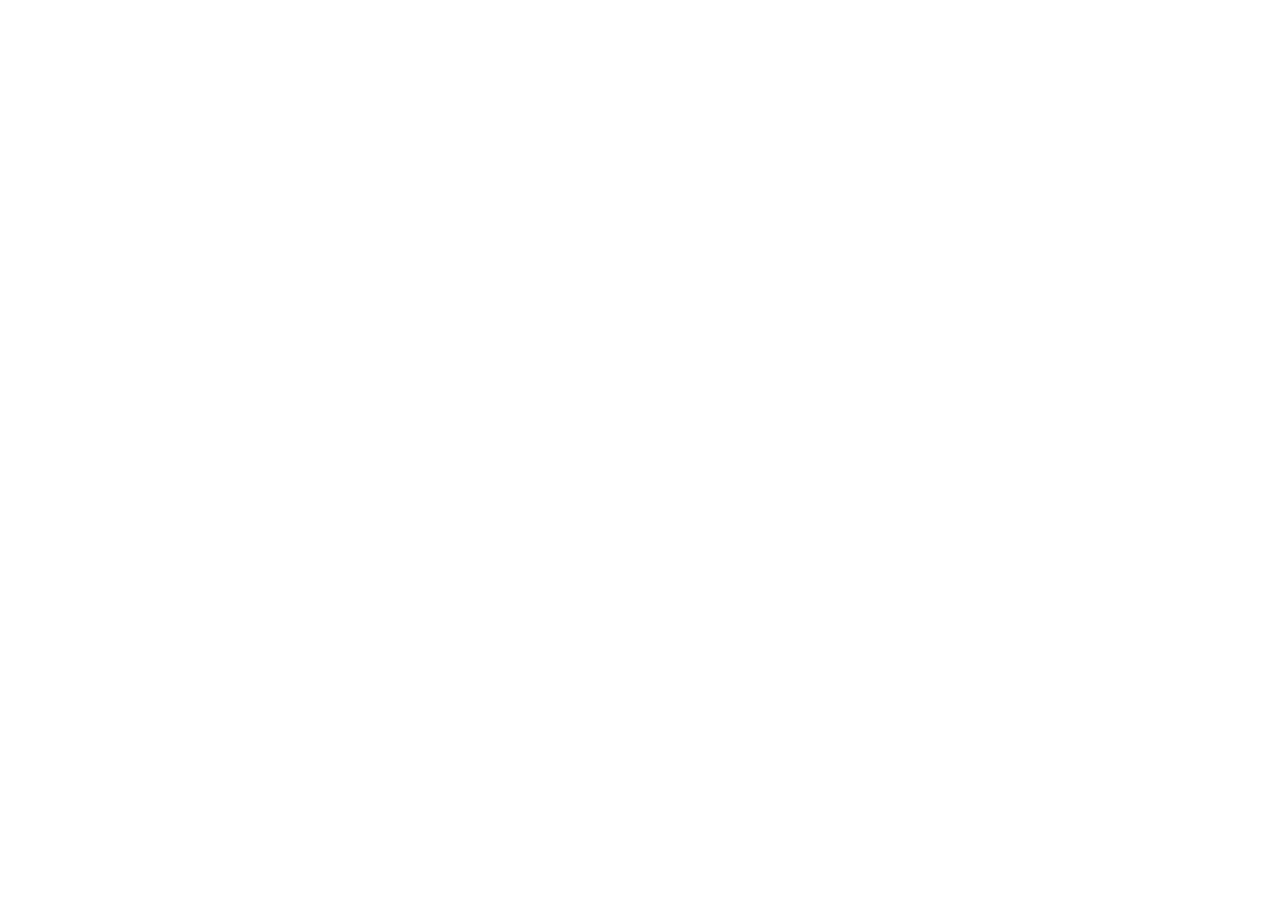
==== portfolio.html @ 65dae80a "first commit" ====
<!DOCTYPE html>
<html lang="en">
<head>
    <meta charset="UTF-8">
    <meta name="viewport" content="width=device-width, initial-scale=1.0">
    <title>Abd moqbel portfolio</title>
</head>
<body>
    
</body>
</html>
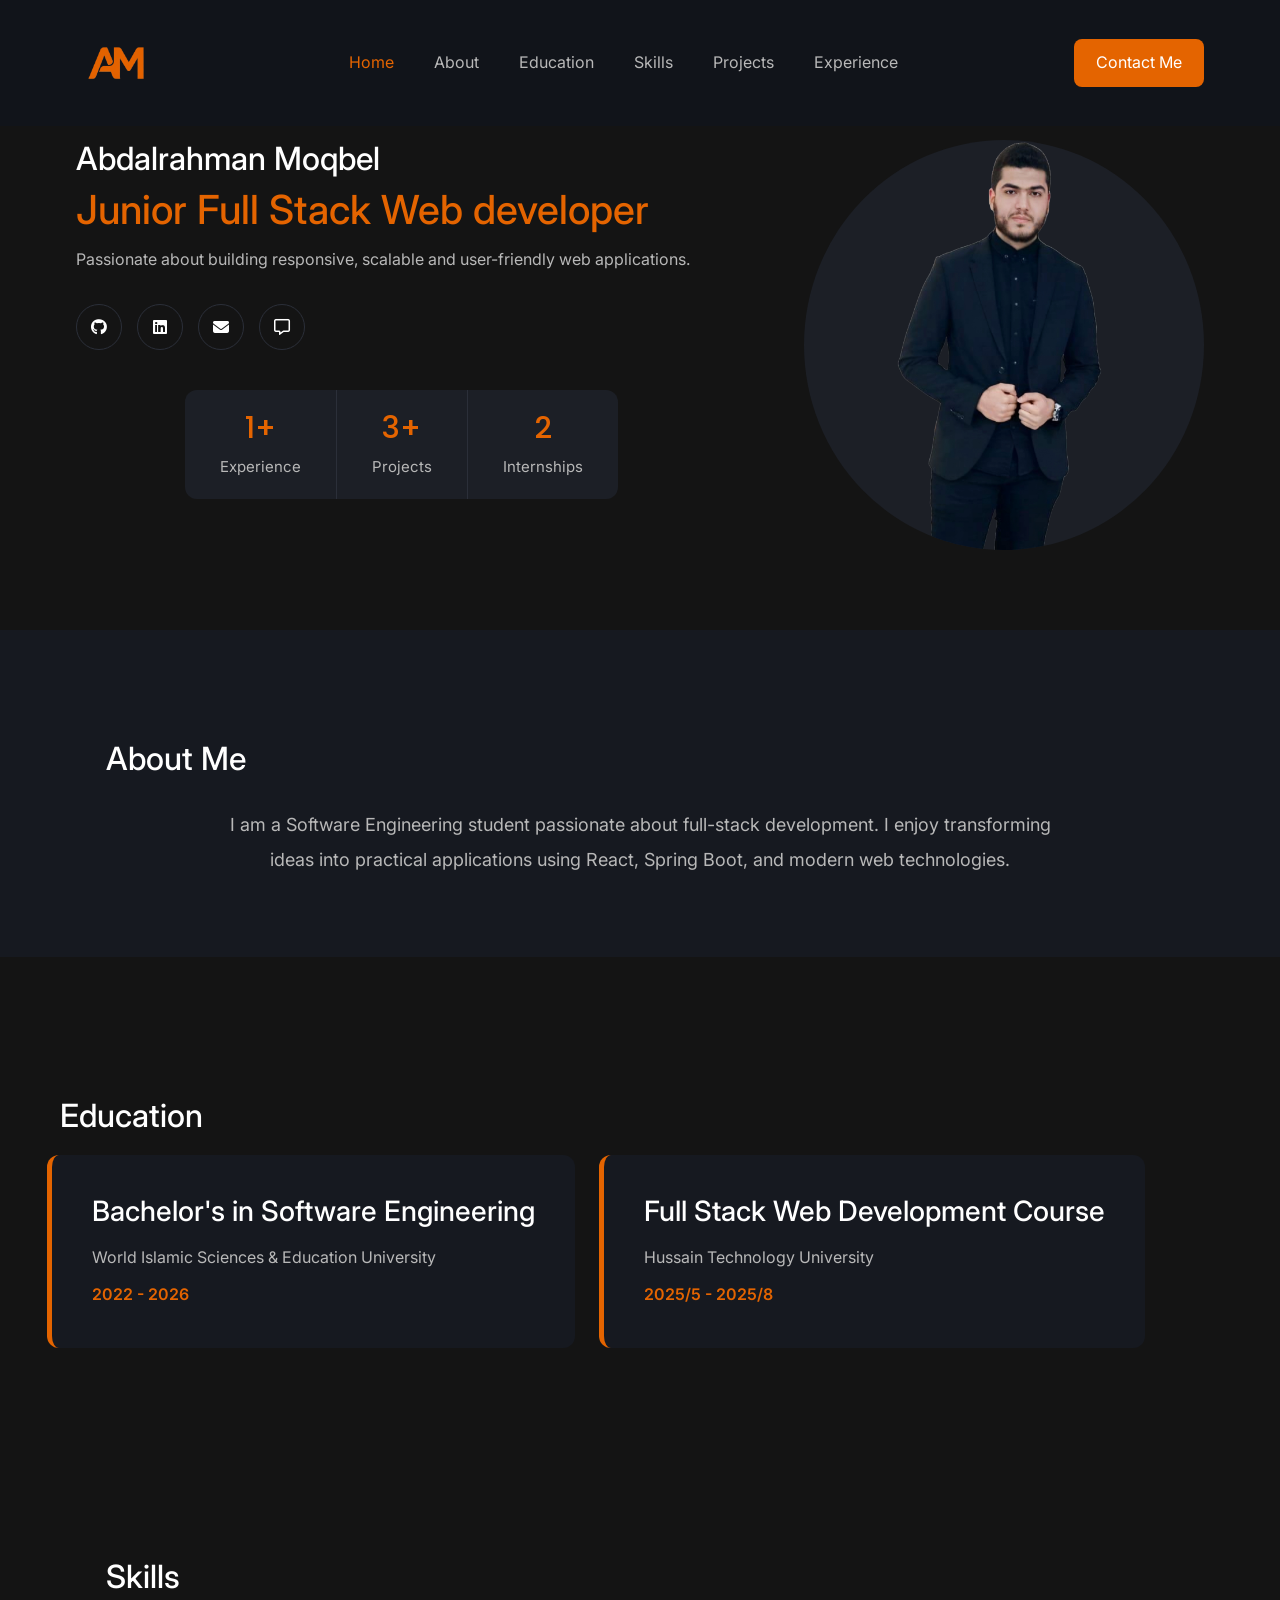
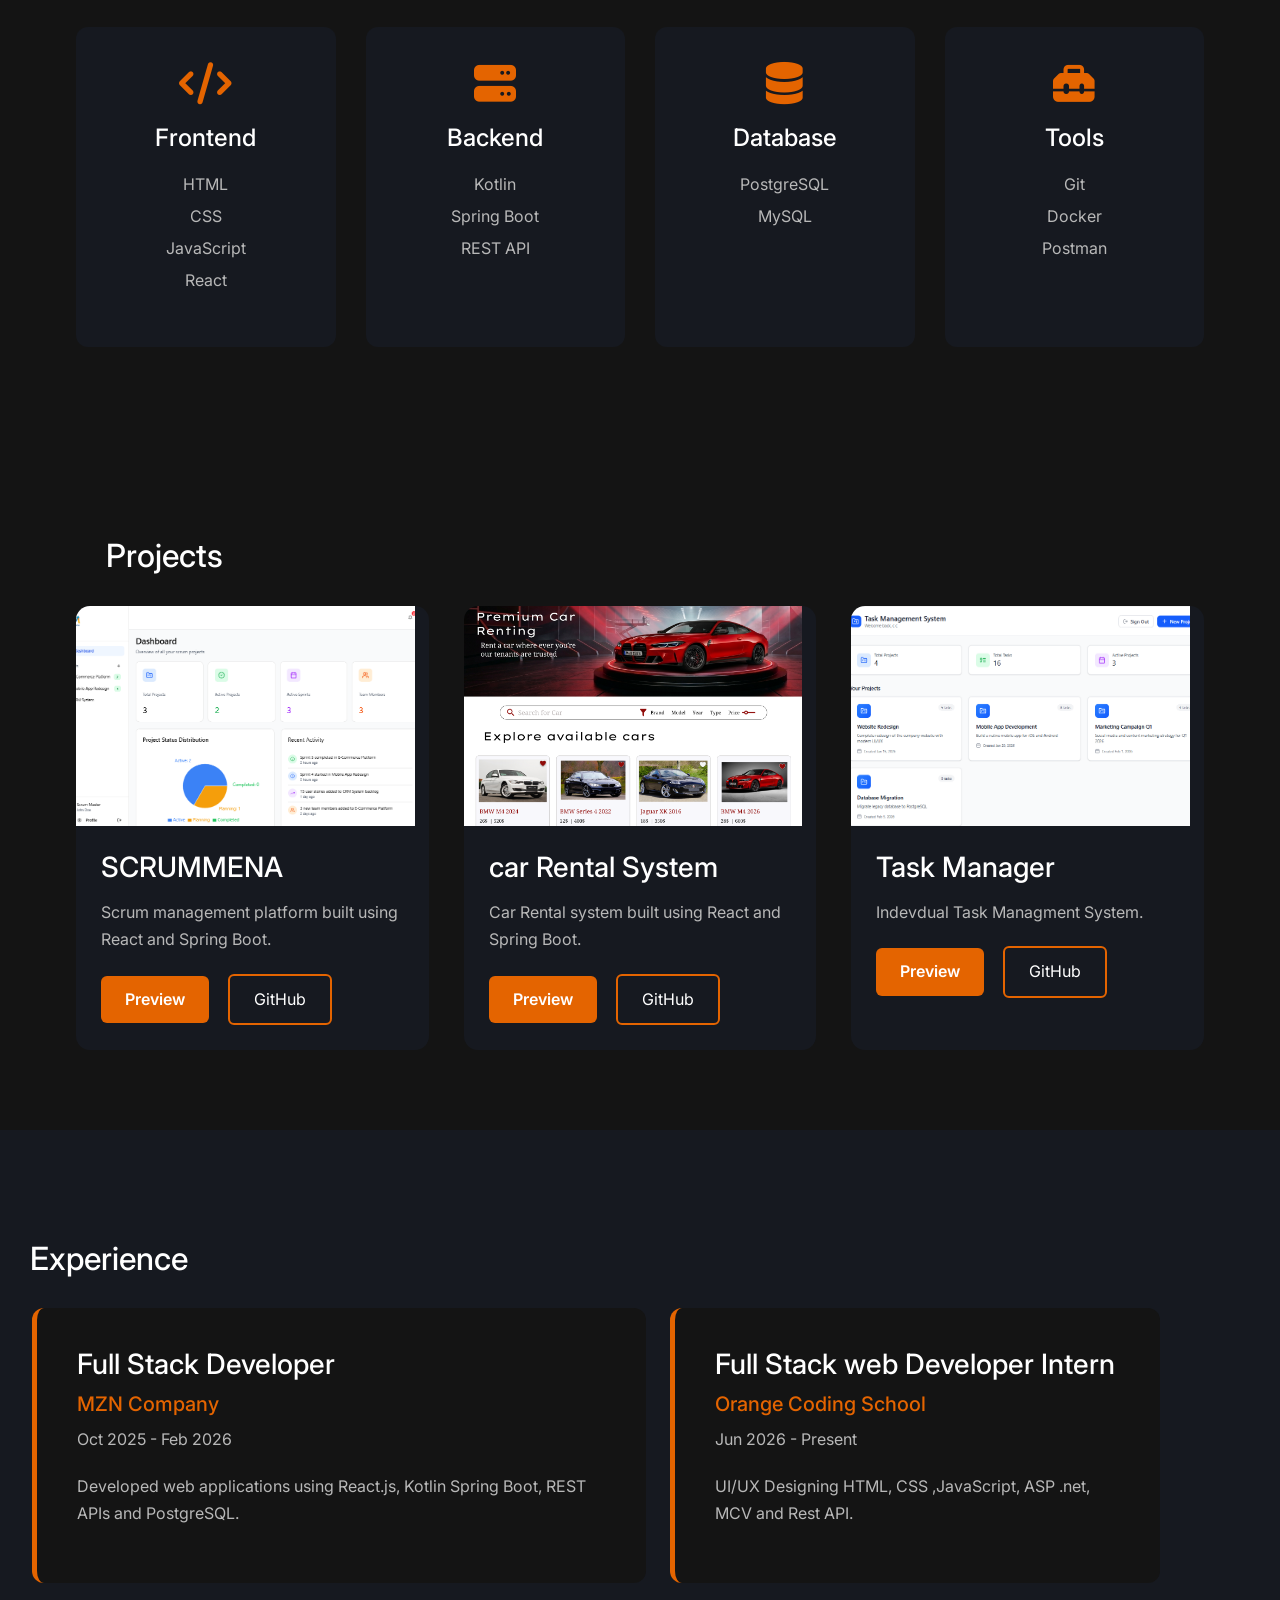
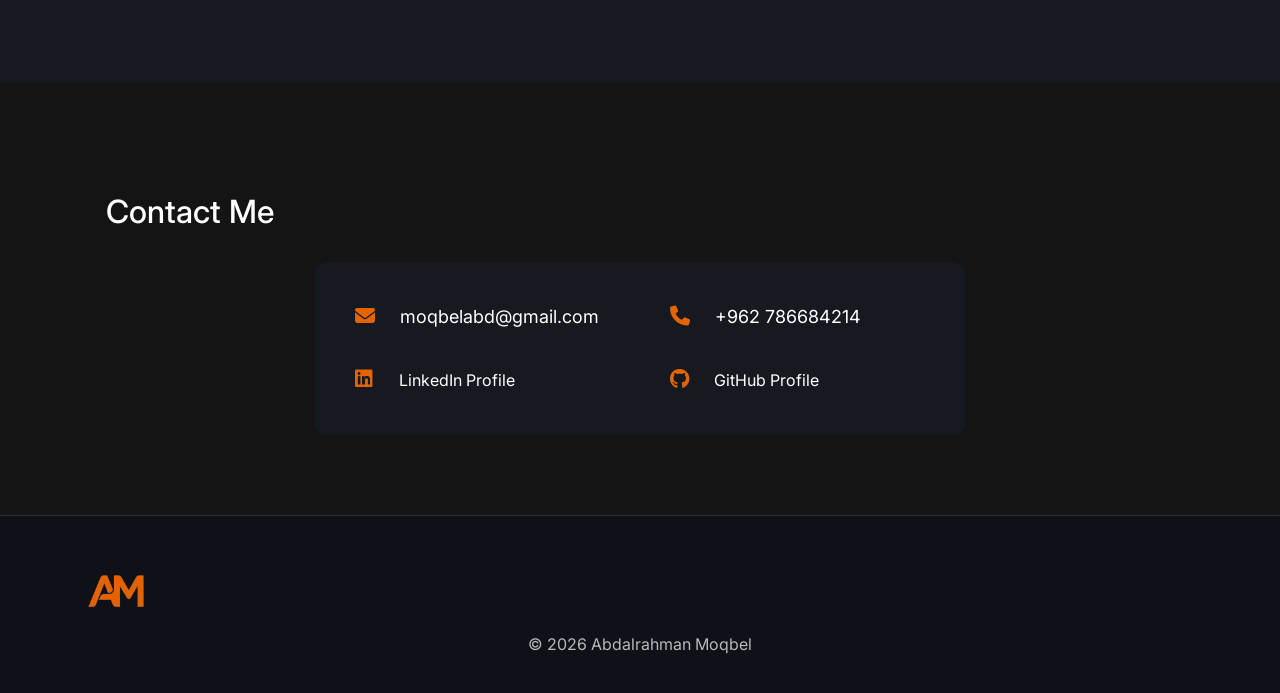
==== commit fdd5b68e: "Final touches" ====
--- a/portfolio.html
+++ b/portfolio.html
@@ -1,11 +1,446 @@
 <!DOCTYPE html>
 <html lang="en">
+
 <head>
+
     <meta charset="UTF-8">
     <meta name="viewport" content="width=device-width, initial-scale=1.0">
-    <title>Abd moqbel portfolio</title>
+
+    <title>Abdalrahman Moqbel | Portfolio</title>
+
+    <link href="https://cdn.jsdelivr.net/npm/bootstrap@5.3.3/dist/css/bootstrap.min.css" rel="stylesheet">
+
+    <link rel="stylesheet"
+        href="https://cdnjs.cloudflare.com/ajax/libs/font-awesome/6.5.1/css/all.min.css">
+
+    <link rel="stylesheet" href="styles/styles.css">
+
 </head>
+
 <body>
-    
+
+
+    <nav class="navbar navbar-expand-lg  navbar-dark fixed-top">
+
+        <div class="container">
+
+            <a class="navbar-brand logo" href="#">
+                <span class="logo-text"><img class="logo-img" src="images/Brand logo.png"></span>
+            </a>
+
+            <button class="navbar-toggler"
+                type="button"
+                data-bs-toggle="collapse"
+                data-bs-target="#navbar">
+
+                <span class="navbar-toggler-icon"></span>
+
+            </button>
+
+            <div class="collapse navbar-collapse justify-content-center"
+                id="navbar">
+
+                <ul class="navbar-nav">
+
+                    <li class="nav-item">
+                        <a class="nav-link active" href="#hero">Home</a>
+                    </li>
+
+                    <li class="nav-item">
+                        <a class="nav-link" href="#about">About</a>
+                    </li>
+
+                    <li class="nav-item">
+                        <a class="nav-link" href="#education">Education</a>
+                    </li>
+
+                    <li class="nav-item">
+                        <a class="nav-link" href="#skills">Skills</a>
+                    </li>
+
+                    <li class="nav-item">
+                        <a class="nav-link" href="#projects">Projects</a>
+                    </li>
+
+                    <li class="nav-item">
+                        <a class="nav-link" href="#experience">Experience</a>
+                    </li>
+
+
+                </ul>
+
+            </div>
+
+            <a href="#contact" class="contact-btn">
+                Contact Me
+            </a>
+
+        </div>
+
+    </nav>
+
+    
+    <section id="hero">
+        <div class="container hero">
+            <div class="hero-content">
+             <h2> Abdalrahman Moqbel</h2>
+             <h1 class="jop-title"> Junior Full Stack Web developer</h1> 
+             <p class="hero-text">
+                        Passionate about building responsive,
+                        scalable and user-friendly web applications.
+                    </p>
+                    
+                    <div class="social-icons">
+
+                        <a a href="https://github.com/moqbelAbd" target="_blank"><i class="fab fa-github"></i></a>
+                        <a a href="https://www.linkedin.com/in/abdalrahman-moqbil-663b1326a" target="_blank"><i class="fab fa-linkedin"></i></a>
+                        <a href="mailto:moqbelabd@gmail.com" target="_blank"><i class="fas fa-envelope"></i></a>
+                        <a href="https://wa.me/qr/4VLVY4Q4TQ33L1" target="_blank"><i class="fa-regular fa-message"></i></a>
+
+                    </div>
+
+                    <div class="stats">
+
+                        <div class="stat">
+                            <h3>1+</h3>
+                            <p>Experience</p>
+                        </div>
+
+                        <div class="stat">
+                            <h3>3+</h3>
+                            <p>Projects</p>
+                        </div>
+
+                        <div class="stat">
+                            <h3>2</h3>
+                            <p>Internships</p>
+                        </div>
+
+                    </div>
+            </div>
+                
+            <div class="circle">
+              <div class="profile-image">
+                <img src="images/Profile image.png" alt="Profile Image">
+               </div>
+
+            </div>
+    </section>
+
+
+
+    <section id="about">
+
+        <div class="container">
+            <h2 class="section-title">
+                About Me
+            </h2>
+
+            <p>
+                I am a Software Engineering student passionate
+                about full-stack development. I enjoy transforming
+                ideas into practical applications using React,
+                Spring Boot, and modern web technologies.
+            </p>
+
+        </div>
+
+    </section>
+    
+
+    <section id="education">
+            <h2 class="section-title">
+                Education
+            </h2>
+
+        <div class="container education-cards">
+
+            <div class="education-card">
+
+                <h3>
+                    Bachelor's in Software Engineering
+                </h3>
+
+                <p>
+                    World Islamic Sciences &
+                    Education University
+                </p>
+
+                <span>   2022 - 2026 </span>
+
+            </div>
+
+                <div class="education-card">
+
+                <h3>
+                    Full Stack Web Development Course
+                </h3>
+
+                <p>
+                    Hussain Technology University
+                </p>
+
+                <span>   2025/5 - 2025/8 </span>
+
+            </div>
+
+        </div>
+    </section>
+
+
+    
+
+    <section id="skills">
+
+        <div class="container skills-section">
+
+            <h2 class="section-title">
+                Skills
+            </h2>
+
+            <div class="skills-grid">
+                <div class="skill-card">
+
+                    <i class="fas fa-code"></i>
+                    <h4>Frontend</h4>
+                    <p>
+                        HTML<br>
+                        CSS<br>
+                        JavaScript<br>
+                        React
+                    </p>
+
+                </div>
+
+                <div class="skill-card">
+
+                    <i class="fas fa-server"></i>
+                    <h4>Backend</h4>
+                    <p>
+                        Kotlin<br>
+                        Spring Boot<br>
+                        REST API
+                    </p>
+                </div>
+
+                <div class="skill-card">
+                    <i class="fas fa-database"></i>
+                    <h4>Database</h4>
+                    <p>
+                        PostgreSQL<br>
+                        MySQL
+                    </p>
+                </div>
+
+                <div class="skill-card">
+                    <i class="fas fa-toolbox"></i>
+                    <h4>Tools</h4>
+                    <p>
+                        Git<br>
+                        Docker<br>
+                        Postman
+                    </p>
+                </div>
+
+            </div>
+        </div>
+    </section>
+
+
+    
+
+    <section id="projects">
+
+        <div class="container">
+
+            <h2 class="section-title">
+                Projects
+            </h2>
+
+            <div class="projects-grid">
+
+                <div class="project-card">
+
+                    <img src="images/ScrumMena .png"
+                        alt="Project">
+
+                    <div class="project-content">
+                        <h3>
+                            SCRUMMENA
+                        </h3>
+
+                        <p>
+                            Scrum management platform built
+                            using React and Spring Boot.
+                        </p>
+
+                         <a href="#" class="btn-primary-custom">
+                            Preview
+                        </a>
+                        <a href="https://github.com/ittsmoa/Scrum-Project-Management--System.git" class="btn-secondary-custom">
+                            GitHub
+                        </a>
+
+                    </div>
+                </div>
+
+                <div class="project-card">
+
+                    <img src="images/car rental .png"
+                        alt="Project">
+
+                    <div class="project-content">
+                        <h3>
+                            car Rental System
+                        </h3>
+
+                        <p>
+                            Car Rental system built
+                            using React and Spring Boot. 
+                        </p>
+
+                           <a href="#" class="btn-primary-custom">
+                            Preview
+                        </a>
+                        <a href="#" class="btn-secondary-custom">
+                            GitHub
+                        </a>
+                    </div>
+                </div>
+
+                <div class="project-card">
+
+                    <img src="images/Task managment.png"
+                        alt="Project">
+
+                    <div class="project-content">
+                        <h3>
+                            Task Manager
+                        </h3>
+
+                        <p>
+                            Indevdual Task Managment System.
+                        </p>
+
+                        <a href="#" class="btn-primary-custom">
+                            Preview
+                        </a>
+                        <a href="https://github.com/moqbelAbd/TaskManagment.git" class="btn-secondary-custom">
+                            GitHub
+                        </a>
+                    </div>
+                </div>
+
+            </div>
+        </div>
+
+    </section>
+
+
+    
+
+    <section id="experience">
+
+            <h2 class="section-title">
+                Experience
+            </h2>
+
+        <div class="container experience-cards">
+
+            <div class="experience-card">
+                <h3>
+                    Full Stack Developer 
+                </h3>
+
+                <h5> MZN Company </h5>
+
+                <span>Oct 2025 - Feb 2026 </span>
+
+                <p>
+                    Developed web applications using
+                    React.js, Kotlin Spring Boot,
+                    REST APIs and PostgreSQL.
+                </p>
+            </div>
+
+                        <div class="experience-card">
+                <h3>
+                    Full Stack web Developer Intern
+                </h3>
+
+                <h5> Orange Coding School </h5>
+
+                <span>Jun 2026 - Present </span>
+
+                <p>
+                    UI/UX Designing
+                    HTML, CSS ,JavaScript, 
+                    ASP .net,
+                    MCV and Rest API.
+                </p>
+
+            </div>
+
+        </div>
+
+    </section>
+
+
+    
+
+    <section id="contact">
+
+        <div class="container">
+
+            <h2 class="section-title">
+            Contact Me  </h2>
+
+            <div class="contact-info">
+                <p>
+                    <i class="fas fa-envelope"></i>
+                    moqbelabd@gmail.com
+                </p>
+
+                <p>
+                    <i class="fas fa-phone"></i>
+                    +962 786684214
+                </p>
+
+                <a href="https://www.linkedin.com/in/abdalrahman-moqbil-663b1326a" target="_blank">
+                    <i class="fab fa-linkedin"></i>
+                    LinkedIn Profile
+                </a>
+
+                <a href="https://github.com/moqbelAbd" target="_blank">
+                    <i class="fab fa-github"></i>
+                    GitHub Profile
+                </a>
+
+            </div>
+
+        </div>
+    </section>
+
+
+
+    <footer>
+
+        <div class="container footer">
+
+            <span class="logo-text"><img class="logo-img" src="images/Brand logo.png"></span>
+
+            <p>
+                © 2026 Abdalrahman Moqbel
+            </p>
+
+
+        </div>
+
+    </footer>
+
+
+    <script src="https://cdn.jsdelivr.net/npm/bootstrap@5.3.3/dist/js/bootstrap.bundle.min.js"></script>
+
 </body>
+
 </html>
--- a/styles/styles.css
+++ b/styles/styles.css
@@ -0,0 +1,78 @@
+/* ===========================
+   GOOGLE FONTS
+=========================== */
+
+@import url('https://fonts.googleapis.com/css2?family=Inter:wght@300;400;500;600;700&family=Poppins:wght@500;600;700;800&display=swap');
+
+@import url('reset.css');
+@import url('variables.css');
+@import url('button.css');
+@import url('sections/navbar.css');
+@import url('sections/hero.css');
+@import url('sections/about.css');
+@import url('sections/education.css');
+@import url('sections/skills.css');
+@import url('sections/projects.css');
+@import url('sections/experience.css');
+@import url('sections/contact.css');
+@import url('sections/footer.css');
+
+
+
+
+/* ===========================
+   SCROLLBAR
+=========================== */
+
+::-webkit-scrollbar{
+
+    width:10px;
+
+}
+
+::-webkit-scrollbar-track{
+
+    background:#111;
+
+}
+
+::-webkit-scrollbar-thumb{
+
+    background:var(--primary);
+
+    border-radius:10px;
+
+}
+
+::-webkit-scrollbar-thumb:hover{
+
+    background:var(--primary-hover);
+
+}
+
+
+
+@media(max-width:768px){
+
+section{
+    padding:80px 0;
+}
+
+.btn-secondary-custom{
+    margin-left:0;
+}
+
+}
+
+
+@media(max-width:480px){
+
+.logo{
+    font-size:24px;
+}
+
+.section-title{
+    font-size:30px;
+}
+
+}
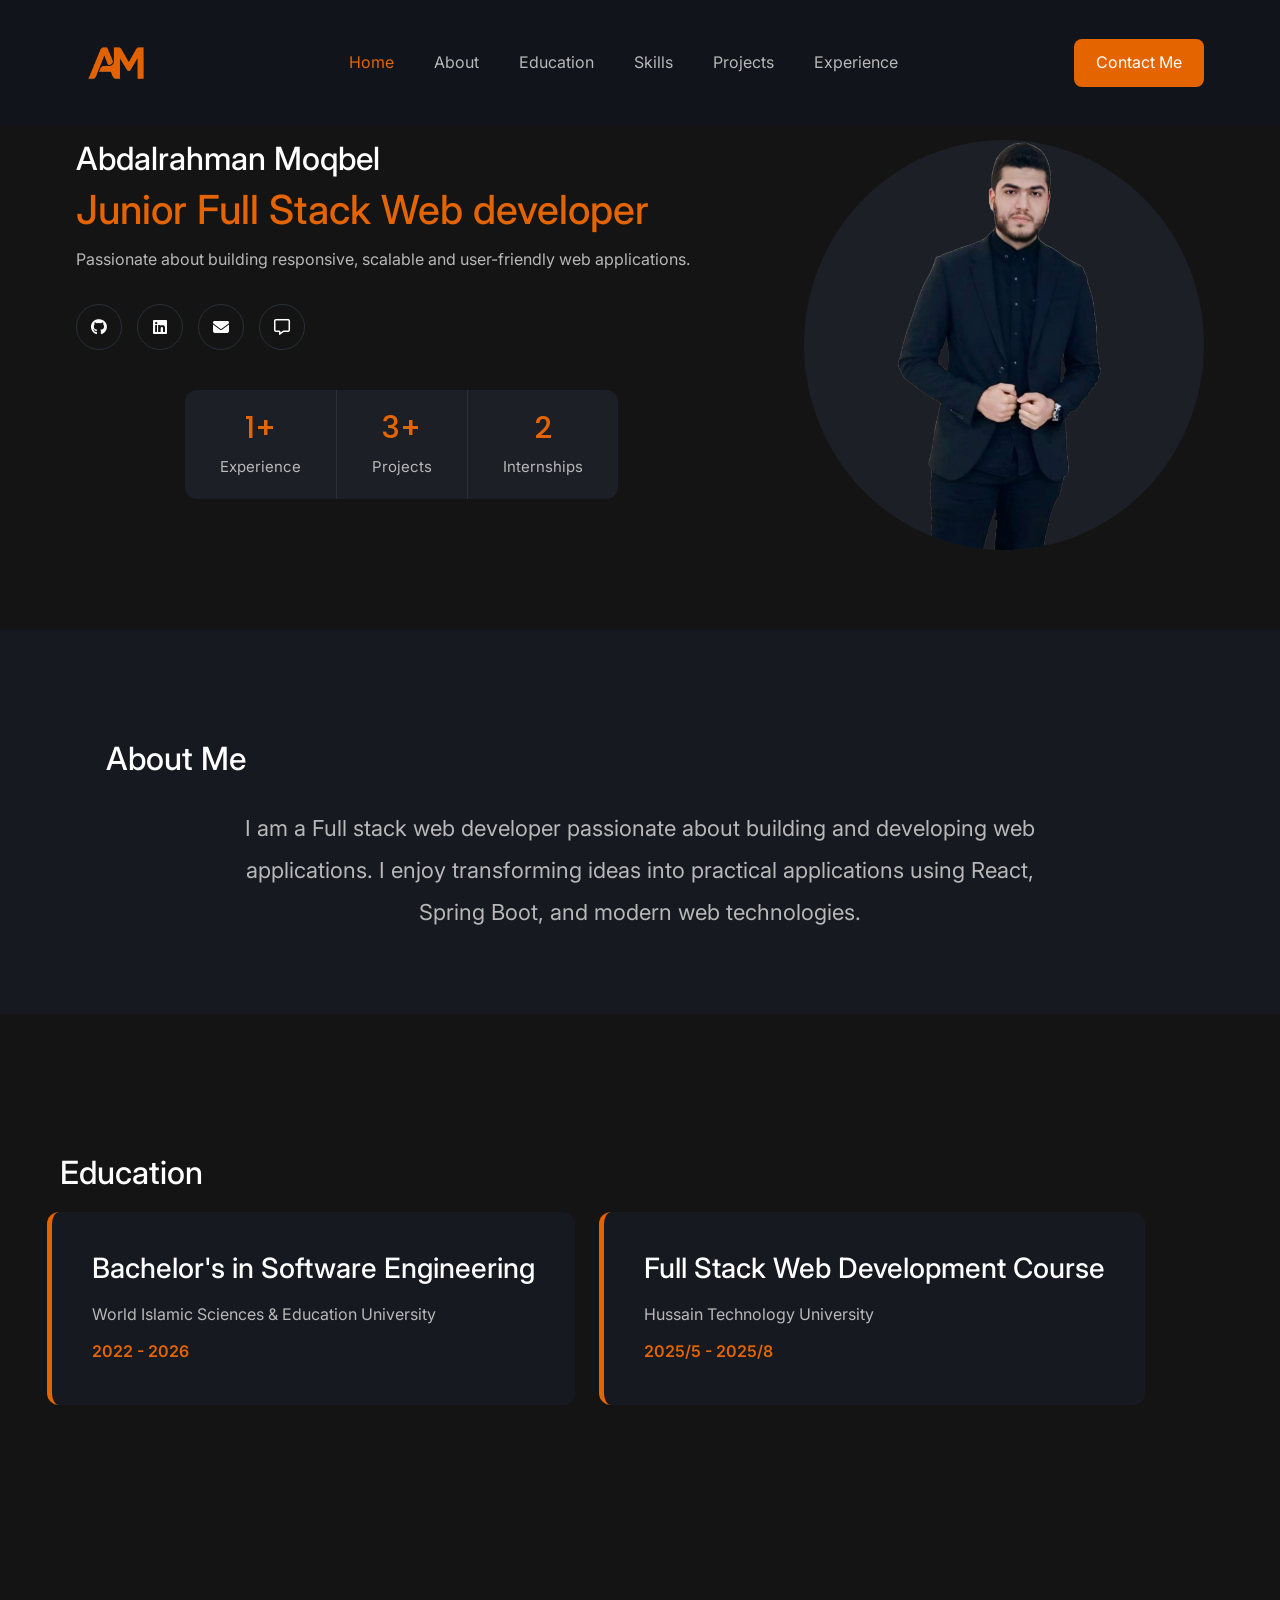
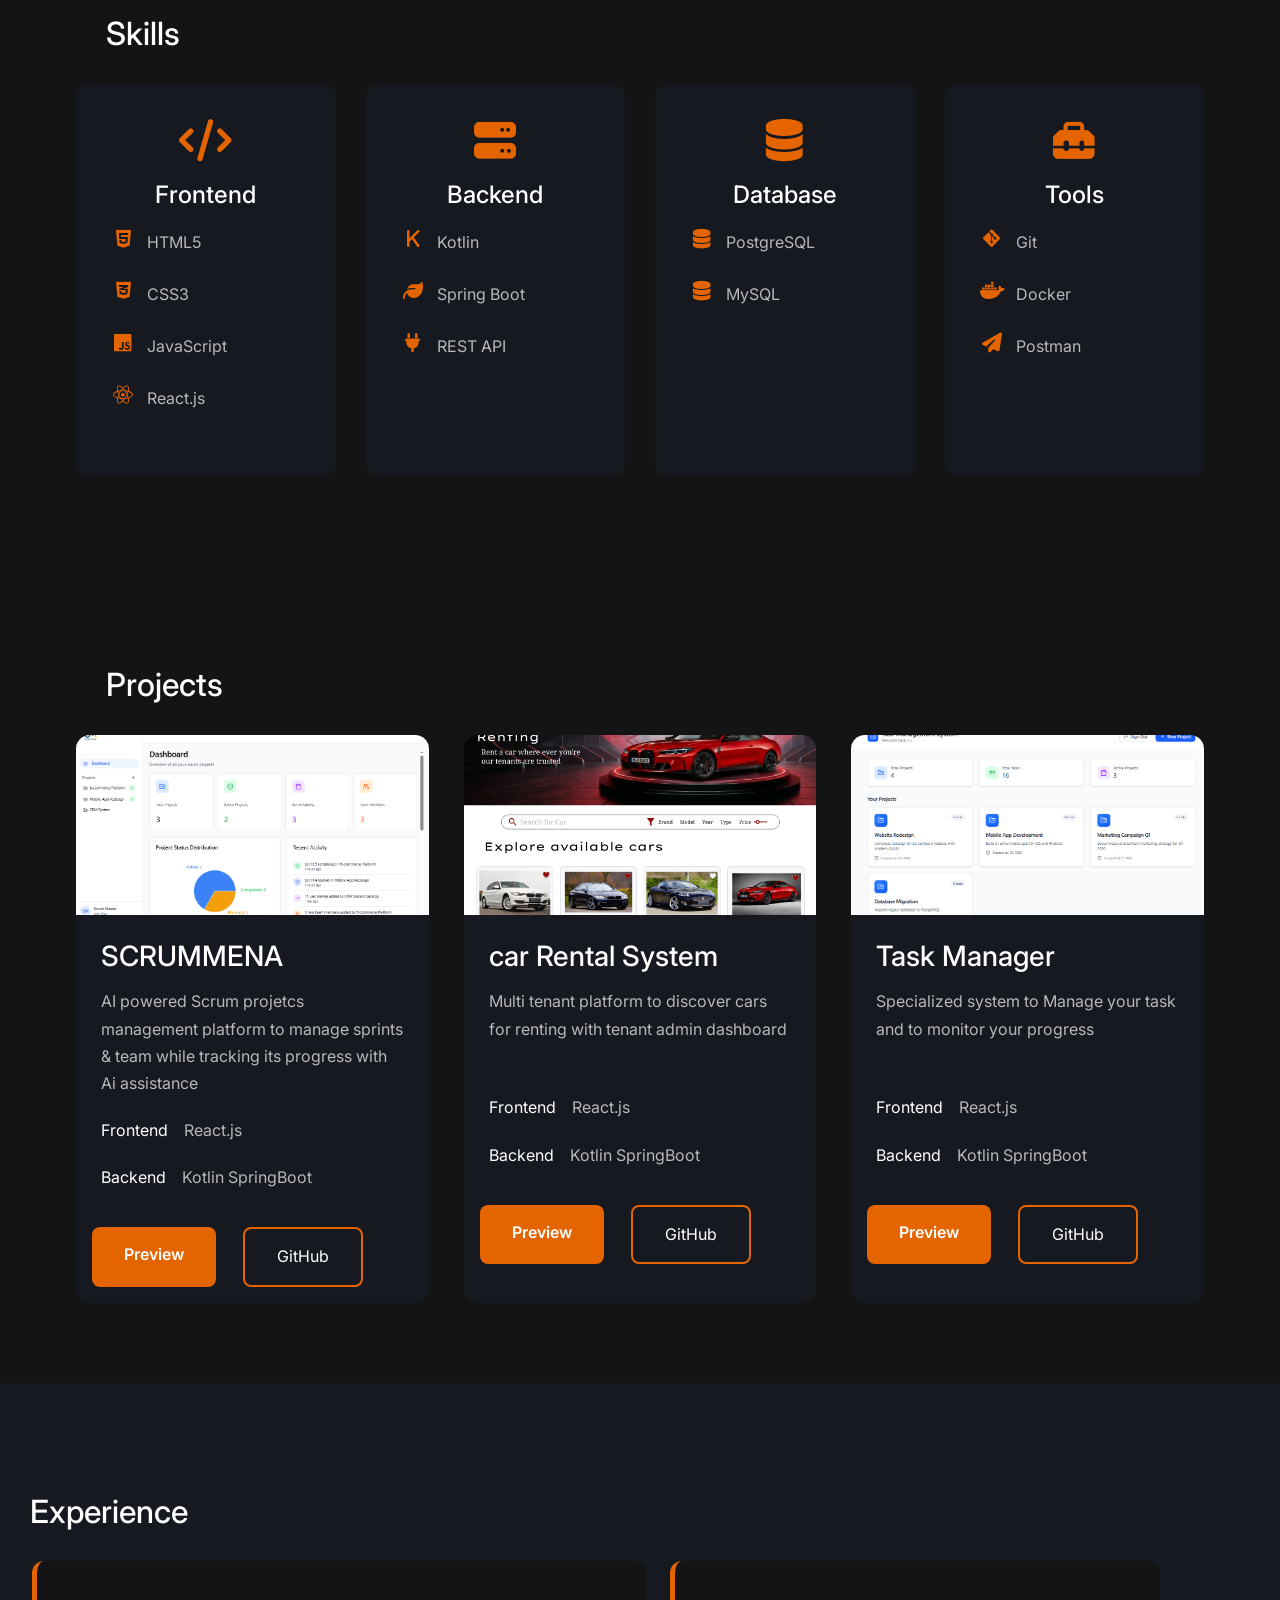
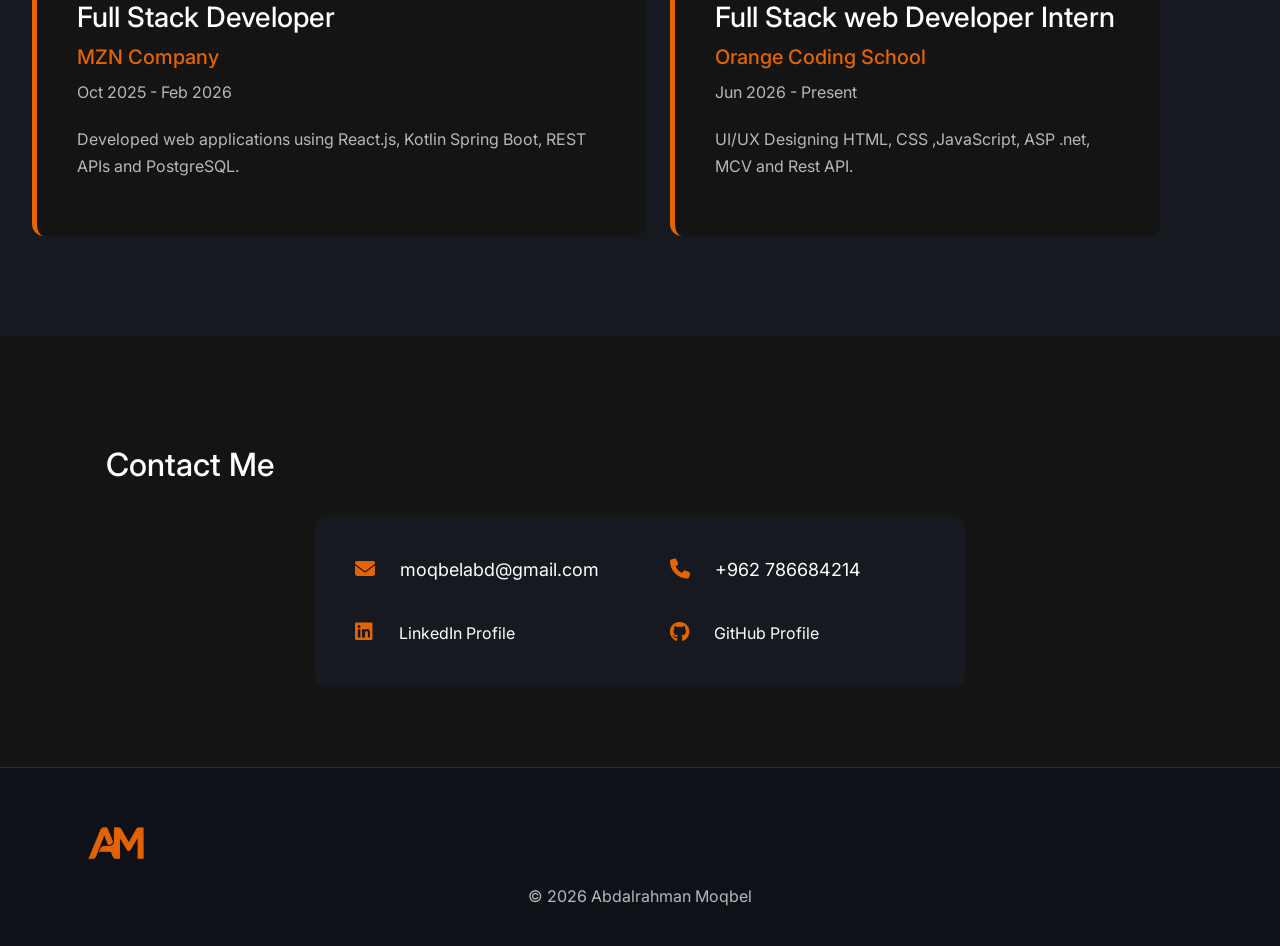
==== commit 76dba940: "Enhance portfolio layout and styling: update project descriptions, improve skills section" ====
--- a/portfolio.html
+++ b/portfolio.html
@@ -136,9 +136,10 @@
                 About Me
             </h2>
 
-            <p>
-                I am a Software Engineering student passionate
-                about full-stack development. I enjoy transforming
+            <p class="about-text">
+                I am a Full stack web developer passionate
+                about building and developing web applications.
+                 I enjoy transforming
                 ideas into practical applications using React,
                 Spring Boot, and modern web technologies.
             </p>
@@ -198,52 +199,85 @@
                 Skills
             </h2>
 
-            <div class="skills-grid">
-                <div class="skill-card">
-
-                    <i class="fas fa-code"></i>
-                    <h4>Frontend</h4>
-                    <p>
-                        HTML<br>
-                        CSS<br>
-                        JavaScript<br>
-                        React
-                    </p>
-
-                </div>
-
-                <div class="skill-card">
-
-                    <i class="fas fa-server"></i>
-                    <h4>Backend</h4>
-                    <p>
-                        Kotlin<br>
-                        Spring Boot<br>
-                        REST API
-                    </p>
-                </div>
-
-                <div class="skill-card">
-                    <i class="fas fa-database"></i>
-                    <h4>Database</h4>
-                    <p>
-                        PostgreSQL<br>
-                        MySQL
-                    </p>
-                </div>
-
-                <div class="skill-card">
-                    <i class="fas fa-toolbox"></i>
-                    <h4>Tools</h4>
-                    <p>
-                        Git<br>
-                        Docker<br>
-                        Postman
-                    </p>
-                </div>
-
-            </div>
-        </div>
+           <div class="skills-grid">
+
+    <!-- Frontend -->
+    <div class="skill-card">
+
+        <i class="fas fa-code section-icon"></i>
+
+        <h4>Frontend</h4>
+
+        <ul class="skill-list">
+
+            <li><i class="fa-brands fa-html5"></i> HTML5</li>
+
+            <li><i class="fa-brands fa-css3-alt"></i> CSS3</li>
+
+            <li><i class="fa-brands fa-js"></i> JavaScript</li>
+
+            <li><i class="fa-brands fa-react"></i> React.js</li>
+
+        </ul>
+
+    </div>
+
+    <!-- Backend -->
+    <div class="skill-card">
+
+        <i class="fas fa-server section-icon"></i>
+
+        <h4>Backend</h4>
+
+        <ul class="skill-list">
+
+            <li><i class="fa-solid fa-k"></i> Kotlin</li>
+
+            <li><i class="fa-solid fa-leaf"></i> Spring Boot</li>
+
+            <li><i class="fa-solid fa-plug"></i> REST API</li>
+
+        </ul>
+
+    </div>
+
+    <!-- Database -->
+    <div class="skill-card">
+
+        <i class="fas fa-database section-icon"></i>
+
+        <h4>Database</h4>
+
+        <ul class="skill-list">
+
+            <li><i class="fa-solid fa-database"></i> PostgreSQL</li>
+
+            <li><i class="fa-solid fa-database"></i> MySQL</li>
+
+        </ul>
+
+    </div>
+
+    <!-- Tools -->
+    <div class="skill-card">
+
+        <i class="fas fa-toolbox section-icon"></i>
+
+        <h4>Tools</h4>
+
+        <ul class="skill-list">
+
+            <li><i class="fa-brands fa-git-alt"></i> Git</li>
+
+            <li><i class="fa-brands fa-docker"></i> Docker</li>
+
+            <li><i class="fa-solid fa-paper-plane"></i> Postman</li>
+
+        </ul>
+
+    </div>
+
+</div>
     </section>
 
 
@@ -269,19 +303,34 @@
                             SCRUMMENA
                         </h3>
 
-                        <p>
-                            Scrum management platform built
-                            using React and Spring Boot.
+                        <p class="project-description">
+                            AI powered Scrum projetcs management platform to manage sprints & team 
+                            while tracking its progress with Ai assistance
                         </p>
-
+                            
+                        <div class="tech-stack">
+                            <div class="stack-row">
+                                <span class="technology-type"> Frontend </span>
+                                 <p class="technology">React.js </p>
+                                 </div>
+
+                            <div class="stack-row">
+                                <span class="technology-type"> Backend </span>
+                                 <p class="technology">Kotlin SpringBoot </p>
+                                 </div>
+                                                       
+                                </div>
+
+                        </div>
+
+                        <div class="project-footer">
                          <a href="#" class="btn-primary-custom">
                             Preview
                         </a>
                         <a href="https://github.com/ittsmoa/Scrum-Project-Management--System.git" class="btn-secondary-custom">
                             GitHub
                         </a>
-
-                    </div>
+                </div>
                 </div>
 
                 <div class="project-card">
@@ -294,18 +343,34 @@
                             car Rental System
                         </h3>
 
-                        <p>
-                            Car Rental system built
-                            using React and Spring Boot. 
+                        <p class="project-description">
+                            Multi tenant platform to discover cars
+                            for renting with tenant admin dashboard
                         </p>
-
-                           <a href="#" class="btn-primary-custom">
+                            
+                        <div class="tech-stack">
+                            <div class="stack-row">
+                                <span class="technology-type"> Frontend </span>
+                                 <p class="technology">React.js </p>
+                                 </div>
+
+                            <div class="stack-row">
+                                <span class="technology-type"> Backend </span>
+                                 <p class="technology">Kotlin SpringBoot </p>
+                                 </div>
+                                                       
+                                </div>
+
+                        </div>
+
+                        <div class="project-footer">
+                         <a href="#" class="btn-primary-custom">
                             Preview
                         </a>
                         <a href="#" class="btn-secondary-custom">
                             GitHub
                         </a>
-                    </div>
+                </div>
                 </div>
 
                 <div class="project-card">
@@ -318,17 +383,33 @@
                             Task Manager
                         </h3>
 
-                        <p>
-                            Indevdual Task Managment System.
+                        <p class="project-description">
+                            Specialized system to Manage your task and to monitor your progress
                         </p>
-
+                            
+                        <div class="tech-stack">
+                            <div class="stack-row">
+                                <span class="technology-type"> Frontend </span>
+                                 <p class="technology">React.js </p>
+                                 </div>
+
+                            <div class="stack-row">
+                                <span class="technology-type"> Backend </span>
+                                 <p class="technology">Kotlin SpringBoot </p>
+                                 </div>
+                                                       
+                                </div>
+
+                        </div>
+
+                        <div class="project-footer">
                         <a href="#" class="btn-primary-custom">
                             Preview
                         </a>
                         <a href="https://github.com/moqbelAbd/TaskManagment.git" class="btn-secondary-custom">
                             GitHub
                         </a>
-                    </div>
+                </div>
                 </div>
 
             </div>
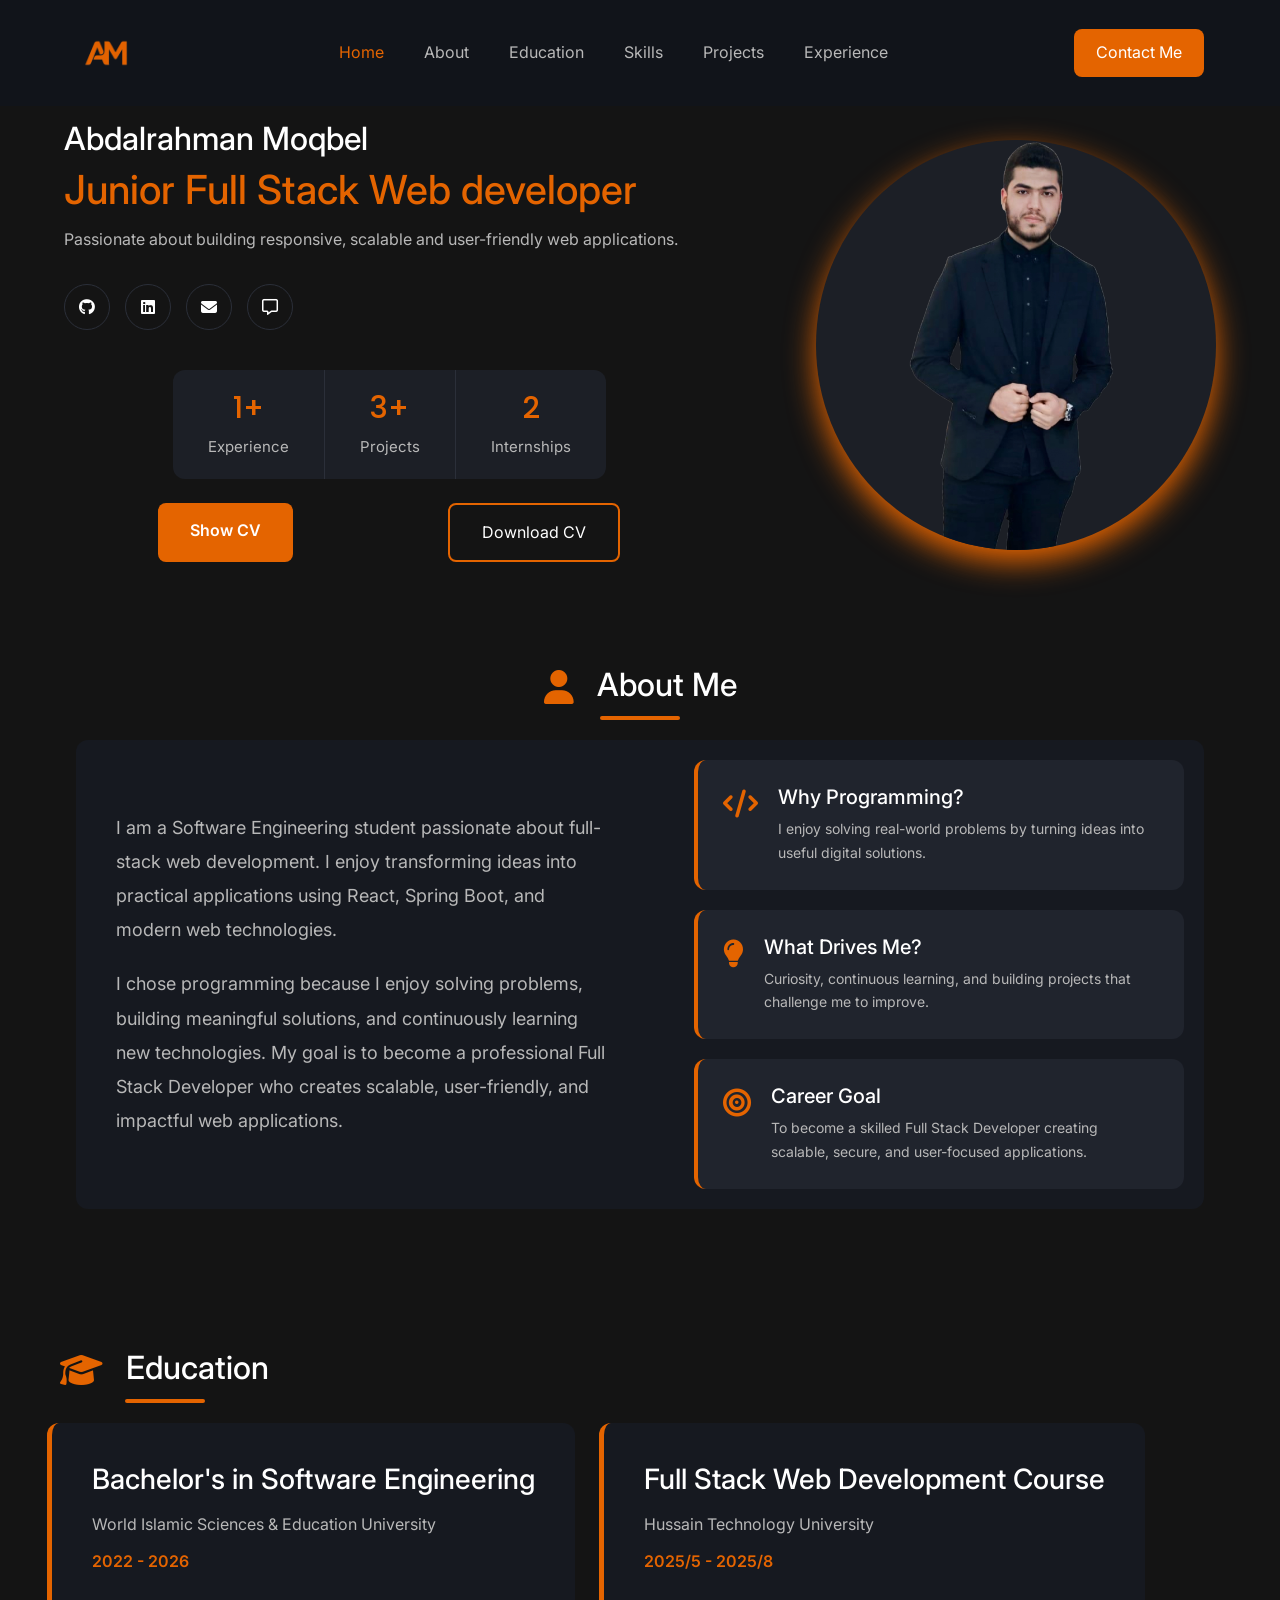
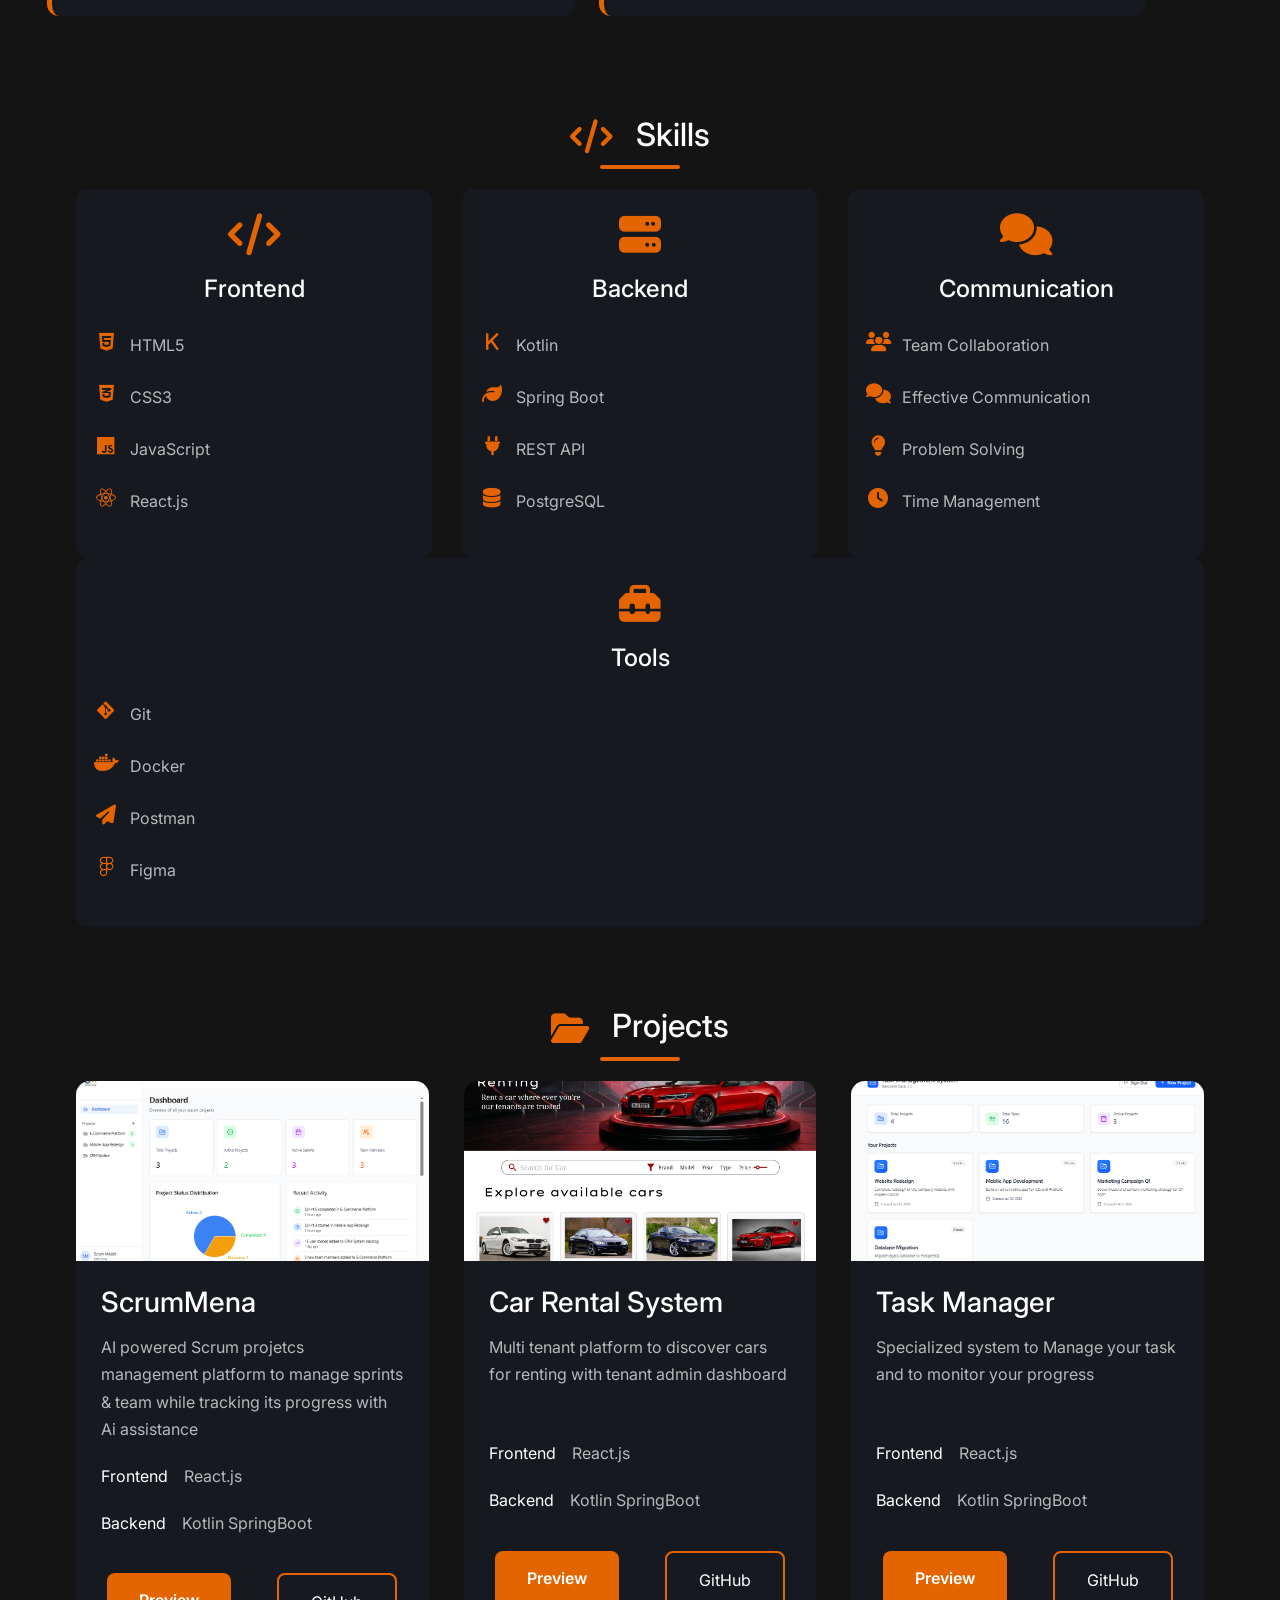
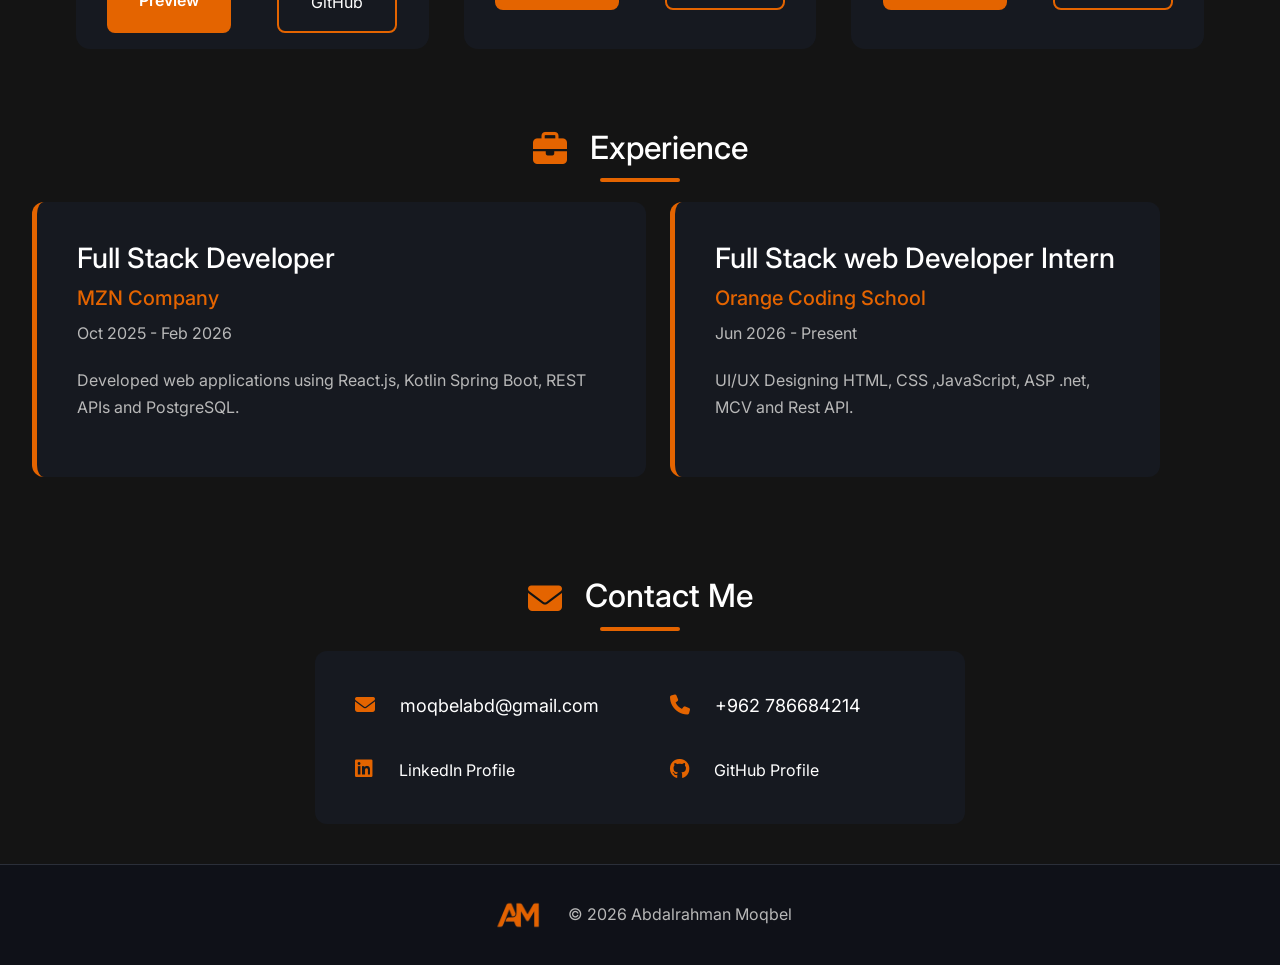
==== commit 40bffea7: "enhance UI responsivly" ====
--- a/portfolio.html
+++ b/portfolio.html
@@ -91,14 +91,13 @@
                     </p>
                     
                     <div class="social-icons">
-
-                        <a a href="https://github.com/moqbelAbd" target="_blank"><i class="fab fa-github"></i></a>
-                        <a a href="https://www.linkedin.com/in/abdalrahman-moqbil-663b1326a" target="_blank"><i class="fab fa-linkedin"></i></a>
+                        <a href="https://github.com/moqbelAbd" target="_blank"><i class="fab fa-github"></i></a>
+                        <a href="https://www.linkedin.com/in/abdalrahman-moqbil-663b1326a" target="_blank"><i class="fab fa-linkedin"></i></a>
                         <a href="mailto:moqbelabd@gmail.com" target="_blank"><i class="fas fa-envelope"></i></a>
                         <a href="https://wa.me/qr/4VLVY4Q4TQ33L1" target="_blank"><i class="fa-regular fa-message"></i></a>
 
                     </div>
-
+ 
                     <div class="stats">
 
                         <div class="stat">
@@ -117,6 +116,17 @@
                         </div>
 
                     </div>
+
+                    <div class="hero-actions">
+                        
+                        <a href="files/Abdalrahman_Moqbil Resume.pdf"
+                            class="btn-primary show-cv" target="_blank">
+                                Show CV </a>
+
+                                <a href="files/Abdalrahman_Moqbil Resume.pdf"
+                                    class="btn-secondary"  download>
+                                        Download CV </a>
+                     </div>
             </div>
                 
             <div class="circle">
@@ -129,30 +139,91 @@
 
 
 
-    <section id="about">
-
-        <div class="container">
-            <h2 class="section-title">
-                About Me
-            </h2>
-
-            <p class="about-text">
-                I am a Full stack web developer passionate
-                about building and developing web applications.
-                 I enjoy transforming
-                ideas into practical applications using React,
-                Spring Boot, and modern web technologies.
-            </p>
-
-        </div>
-
-    </section>
+<section id="about">
+
+    <div class="container">
+
+        <h2 class="section-title">
+        <i class="fa-solid fa-user"></i>
+        About Me
+        </h2>
+
+        <div class="about-container">
+
+            <div class="about-content">
+                <p>
+                    I am a Software Engineering student passionate about
+                    full-stack web development. I enjoy transforming ideas
+                    into practical applications using React, Spring Boot,
+                    and modern web technologies.
+                </p>
+
+                <p>
+                    I chose programming because I enjoy solving problems,
+                    building meaningful solutions, and continuously learning
+                    new technologies. My goal is to become a professional
+                    Full Stack Developer who creates scalable, user-friendly,
+                    and impactful web applications.
+                </p>
+
+            </div>
+
+            <div class="about-highlights">
+
+                <div class="highlight-card">
+                    <i class="fas fa-code"></i>
+
+                    <div>
+
+                        <h5>Why Programming?</h5>
+                        <p class="highlight-card-text">
+                            I enjoy solving real-world problems by turning
+                            ideas into useful digital solutions.
+                        </p>
+
+                    </div>
+                </div>
+
+                <div class="highlight-card">
+                    <i class="fas fa-lightbulb"></i>
+
+                    <div>
+
+                        <h5>What Drives Me?</h4>
+                        <p class="highlight-card-text">
+                            Curiosity, continuous learning, and building
+                            projects that challenge me to improve.
+                        </p>
+
+                    </div>
+                </div>
+
+                <div class="highlight-card">
+                    <i class="fas fa-bullseye"></i>
+
+                    <div>
+
+                        <h5>Career Goal</h5>
+                        <p class="highlight-card-text">
+                            To become a skilled Full Stack Developer creating
+                            scalable, secure, and user-focused applications.
+                        </p>
+
+                    </div>
+                </div>
+            </div>
+        </div>
+
+    </div>
+
+</section>
     
 
     <section id="education">
-            <h2 class="section-title">
-                Education
-            </h2>
+        <h2 class="section-title">
+            <i class="fa-solid fa-graduation-cap"></i>
+            Education
+        </h2>
 
         <div class="container education-cards">
 
@@ -196,82 +267,76 @@
         <div class="container skills-section">
 
             <h2 class="section-title">
+                <i class="fa-solid fa-code"></i>
                 Skills
             </h2>
 
            <div class="skills-grid">
 
-    <!-- Frontend -->
+    
     <div class="skill-card">
 
         <i class="fas fa-code section-icon"></i>
-
         <h4>Frontend</h4>
 
         <ul class="skill-list">
 
             <li><i class="fa-brands fa-html5"></i> HTML5</li>
-
             <li><i class="fa-brands fa-css3-alt"></i> CSS3</li>
-
             <li><i class="fa-brands fa-js"></i> JavaScript</li>
-
             <li><i class="fa-brands fa-react"></i> React.js</li>
 
         </ul>
 
     </div>
 
-    <!-- Backend -->
+    
     <div class="skill-card">
 
         <i class="fas fa-server section-icon"></i>
-
         <h4>Backend</h4>
 
         <ul class="skill-list">
 
             <li><i class="fa-solid fa-k"></i> Kotlin</li>
-
             <li><i class="fa-solid fa-leaf"></i> Spring Boot</li>
-
             <li><i class="fa-solid fa-plug"></i> REST API</li>
+            <li><i class="fa-solid fa-database"></i> PostgreSQL</li>
 
         </ul>
 
     </div>
 
-    <!-- Database -->
     <div class="skill-card">
 
-        <i class="fas fa-database section-icon"></i>
-
-        <h4>Database</h4>
+    <i class="fas fa-comments section-icon"></i>
+
+    <h4>Communication</h4>
+
+    <ul class="skill-list">
+        <li><i class="fa-solid fa-users"></i> Team Collaboration</li>
+        <li><i class="fa-solid fa-comments"></i> Effective Communication</li>
+        <li><i class="fa-solid fa-lightbulb"></i> Problem Solving</li>
+        <li><i class="fa-solid fa-clock"></i> Time Management</li>
+    </ul>
+
+</div>
+
+    </div>
+
+ 
+    <div class="skill-card">
+
+        <i class="fas fa-toolbox section-icon"></i>
+
+        <h4>Tools</h4>
 
         <ul class="skill-list">
 
-            <li><i class="fa-solid fa-database"></i> PostgreSQL</li>
-
-            <li><i class="fa-solid fa-database"></i> MySQL</li>
-
-        </ul>
-
-    </div>
-
-    <!-- Tools -->
-    <div class="skill-card">
-
-        <i class="fas fa-toolbox section-icon"></i>
-
-        <h4>Tools</h4>
-
-        <ul class="skill-list">
-
             <li><i class="fa-brands fa-git-alt"></i> Git</li>
-
             <li><i class="fa-brands fa-docker"></i> Docker</li>
-
             <li><i class="fa-solid fa-paper-plane"></i> Postman</li>
+            <li><i class="fa-brands fa-figma"></i> Figma</li>
 
         </ul>
 
@@ -288,6 +353,7 @@
         <div class="container">
 
             <h2 class="section-title">
+                <i class="fa-solid fa-folder-open"></i>
                 Projects
             </h2>
 
@@ -300,7 +366,7 @@
 
                     <div class="project-content">
                         <h3>
-                            SCRUMMENA
+                            ScrumMena
                         </h3>
 
                         <p class="project-description">
@@ -324,10 +390,10 @@
                         </div>
 
                         <div class="project-footer">
-                         <a href="#" class="btn-primary-custom">
+                         <a href="#" class="btn-primary">
                             Preview
                         </a>
-                        <a href="https://github.com/ittsmoa/Scrum-Project-Management--System.git" class="btn-secondary-custom">
+                        <a href="https://github.com/ittsmoa/Scrum-Project-Management--System.git" class="btn-secondary">
                             GitHub
                         </a>
                 </div>
@@ -340,7 +406,7 @@
 
                     <div class="project-content">
                         <h3>
-                            car Rental System
+                            Car Rental System
                         </h3>
 
                         <p class="project-description">
@@ -364,10 +430,10 @@
                         </div>
 
                         <div class="project-footer">
-                         <a href="#" class="btn-primary-custom">
+                         <a href="#" class="btn-primary">
                             Preview
                         </a>
-                        <a href="#" class="btn-secondary-custom">
+                        <a href="#" class="btn-secondary">
                             GitHub
                         </a>
                 </div>
@@ -403,10 +469,10 @@
                         </div>
 
                         <div class="project-footer">
-                        <a href="#" class="btn-primary-custom">
+                        <a href="#" class="btn-primary">
                             Preview
                         </a>
-                        <a href="https://github.com/moqbelAbd/TaskManagment.git" class="btn-secondary-custom">
+                        <a href="https://github.com/moqbelAbd/TaskManagment.git" class="btn-secondary">
                             GitHub
                         </a>
                 </div>
@@ -422,7 +488,8 @@
 
     <section id="experience">
 
-            <h2 class="section-title">
+           <h2 class="section-title">
+                <i class="fa-solid fa-briefcase"></i>
                 Experience
             </h2>
 
@@ -473,8 +540,10 @@
 
         <div class="container">
 
-            <h2 class="section-title">
-            Contact Me  </h2>
+           <h2 class="section-title">
+                <i class="fa-solid fa-envelope"></i>
+                Contact Me
+            </h2>
 
             <div class="contact-info">
                 <p>
@@ -506,9 +575,9 @@
 
     <footer>
 
-        <div class="container footer">
-
-            <span class="logo-text"><img class="logo-img" src="images/Brand logo.png"></span>
+        <div class=" footer">
+
+            <span class="logo-text"><img class="logo-img" src="images/Brand logo.png" alt="Logo"></span>
 
             <p>
                 © 2026 Abdalrahman Moqbel
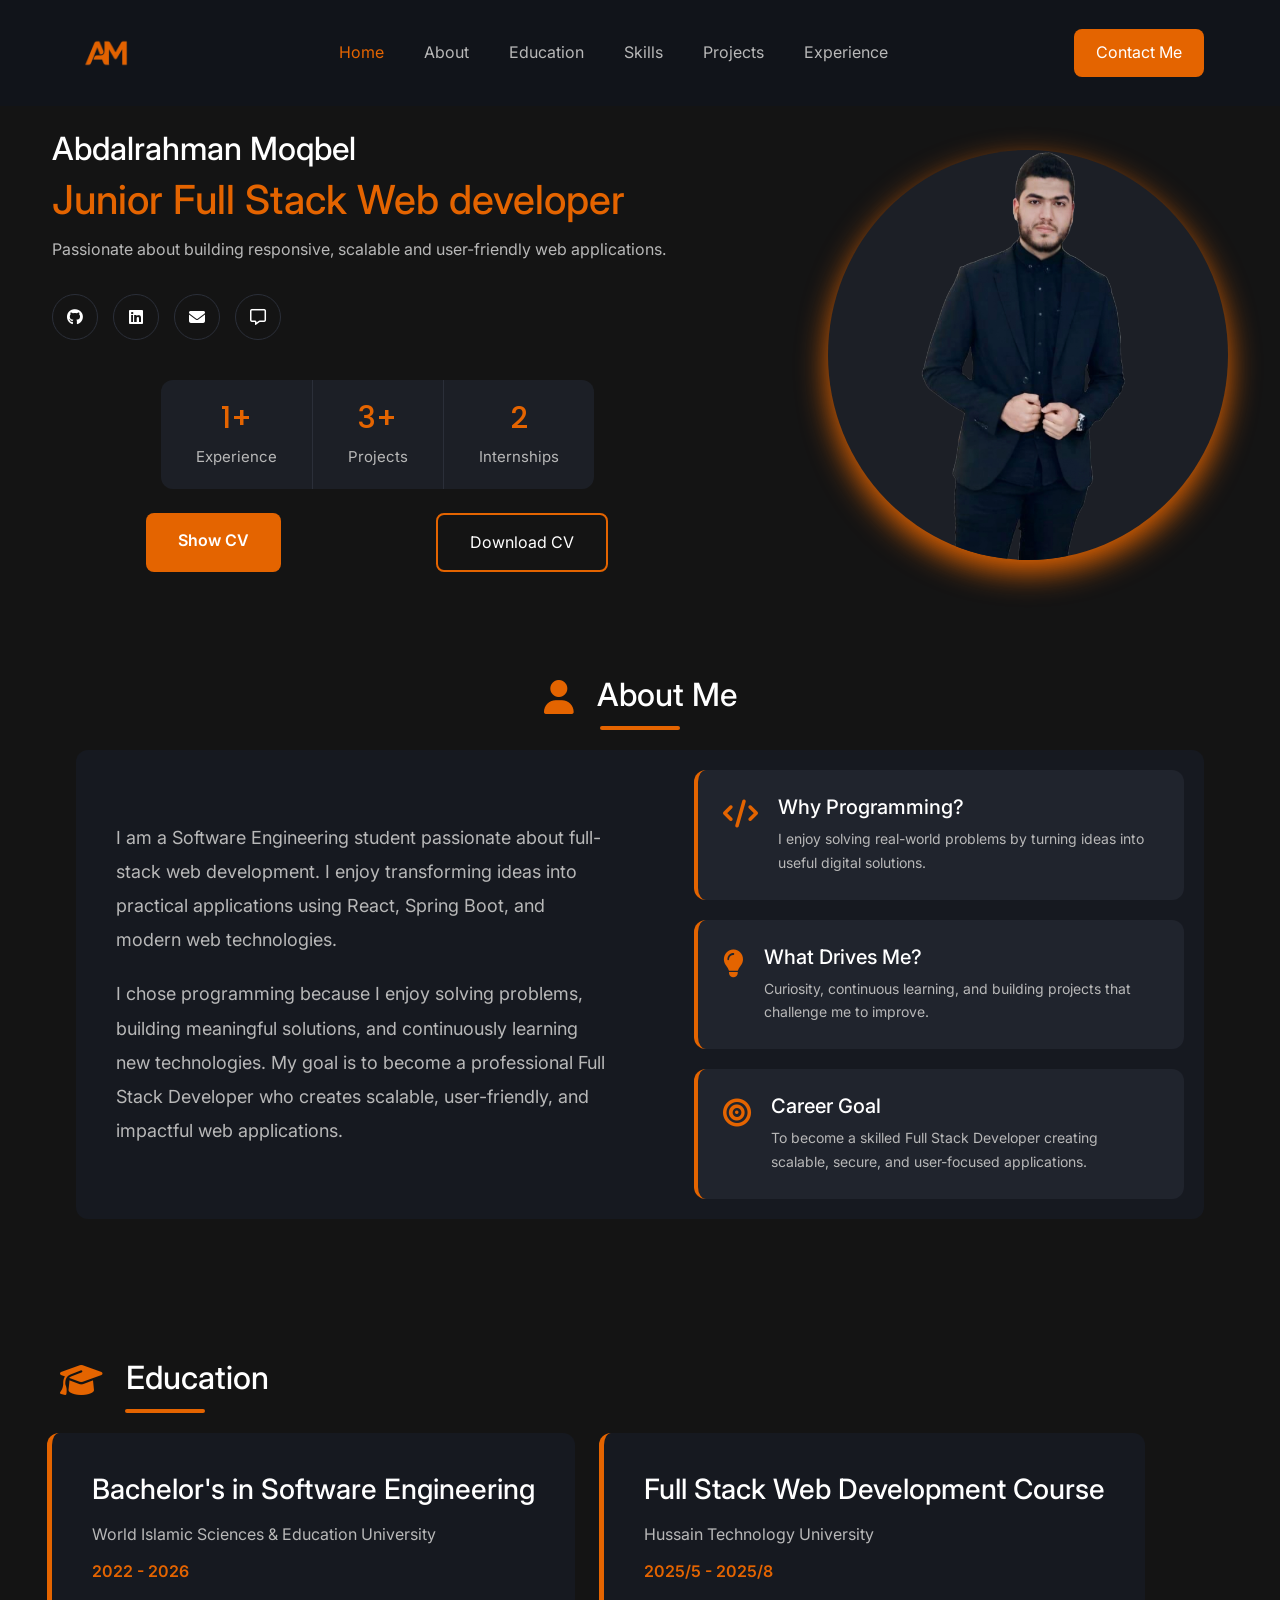
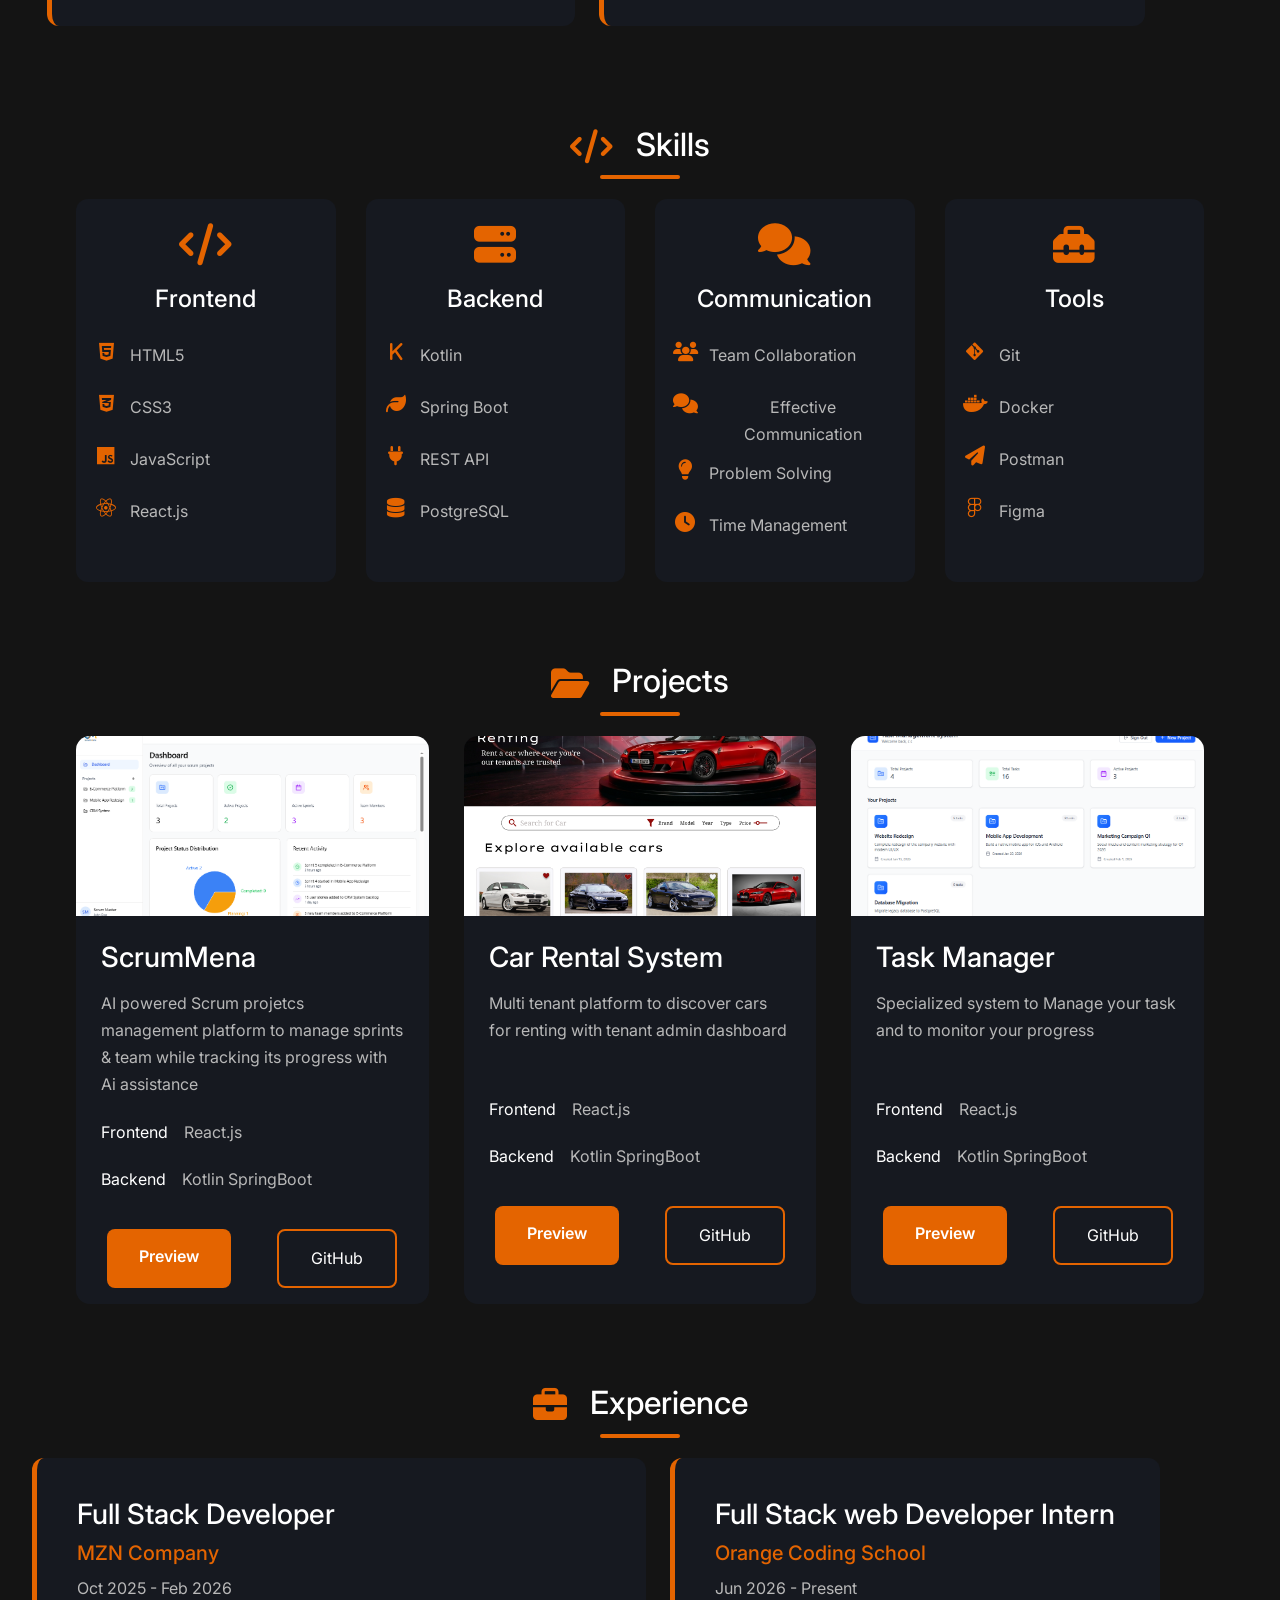
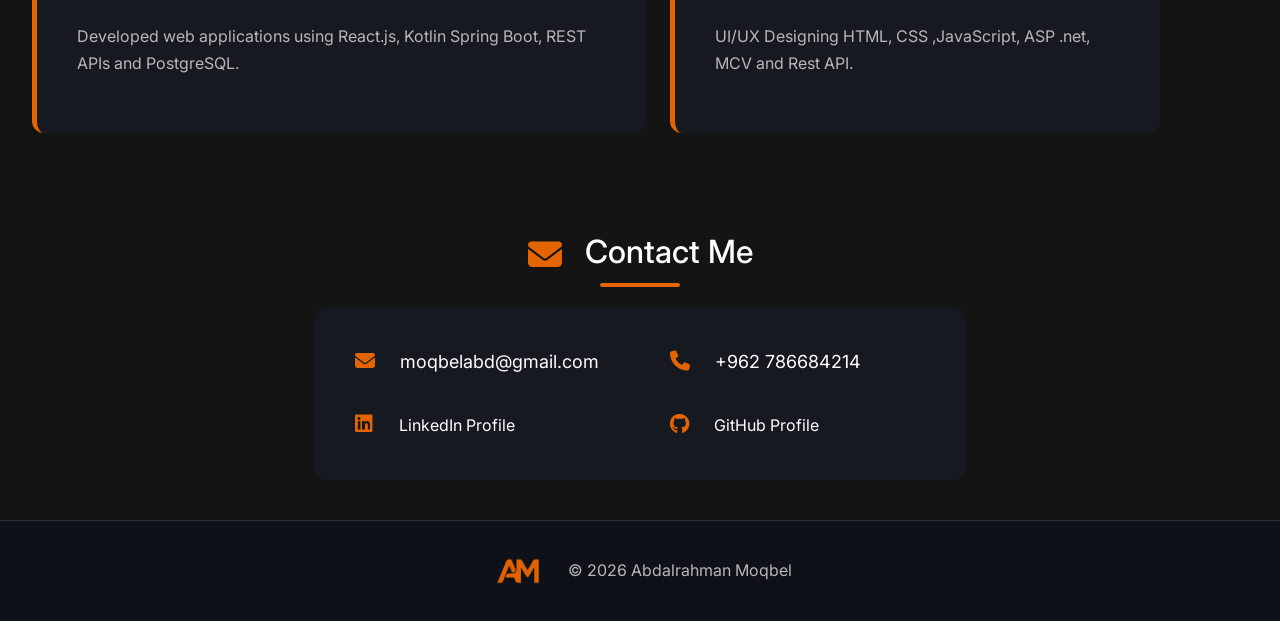
==== commit ec498cfc: "enhance responsive design" ====
--- a/portfolio.html
+++ b/portfolio.html
@@ -79,6 +79,23 @@
 
     </nav>
 
+    <script>
+        document.addEventListener("click", function (event) {
+
+    const navbar = document.querySelector(".navbar-collapse");
+
+    const toggler = document.querySelector(".navbar-toggler");
+
+    if (
+        navbar.classList.contains("show") &&
+        !navbar.contains(event.target) &&
+        !toggler.contains(event.target)
+    ) {
+        bootstrap.Collapse.getInstance(navbar).hide();
+    }
+
+});
+    </script>
     
     <section id="hero">
         <div class="container hero">
@@ -322,8 +339,6 @@
 
 </div>
 
-    </div>
-
  
     <div class="skill-card">
 
@@ -340,6 +355,7 @@
 
         </ul>
 
+    </div>
     </div>
 
 </div>
@@ -575,7 +591,7 @@
 
     <footer>
 
-        <div class=" footer">
+        <div class="container footer">
 
             <span class="logo-text"><img class="logo-img" src="images/Brand logo.png" alt="Logo"></span>
 
--- a/styles/styles.css
+++ b/styles/styles.css
@@ -55,7 +55,7 @@
 @media(max-width:768px){
 
 section{
-    padding:80px 0;
+    padding:40px 0;
 }
 
 .btn-secondary-custom{
